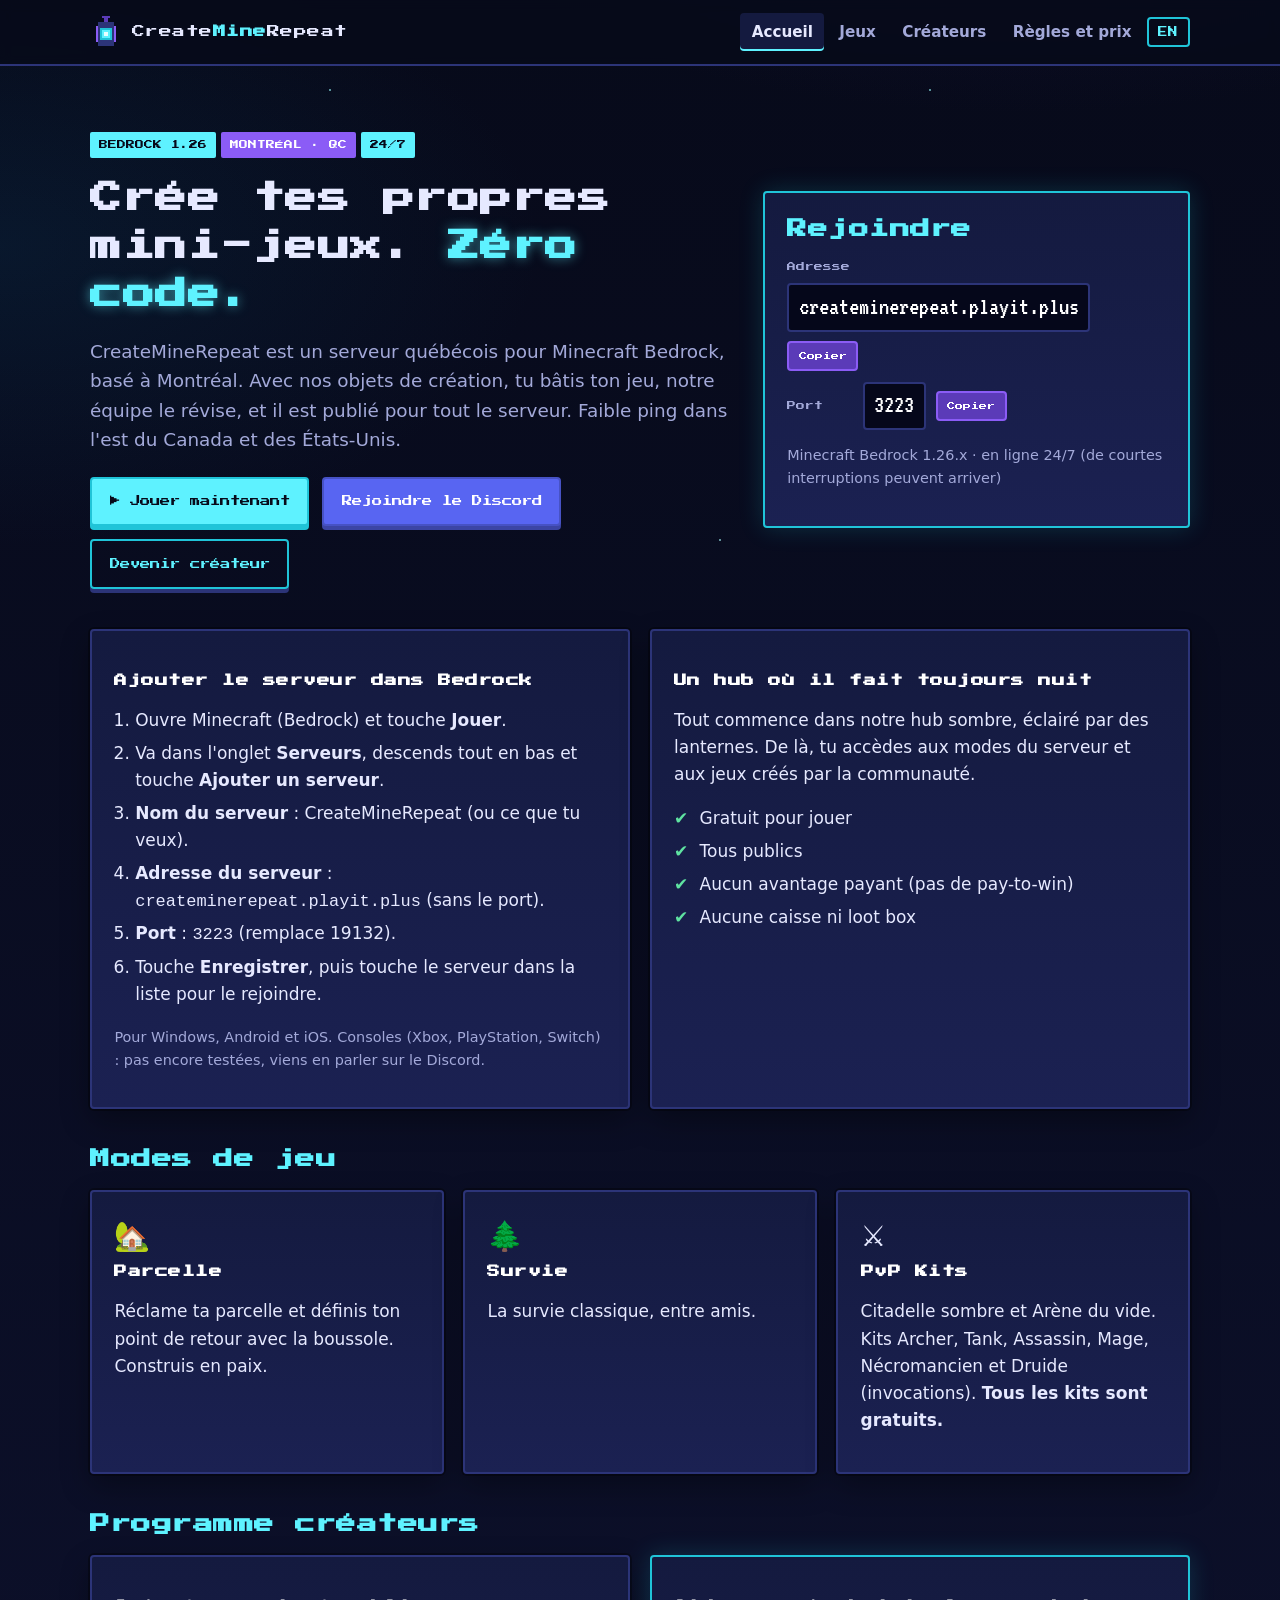
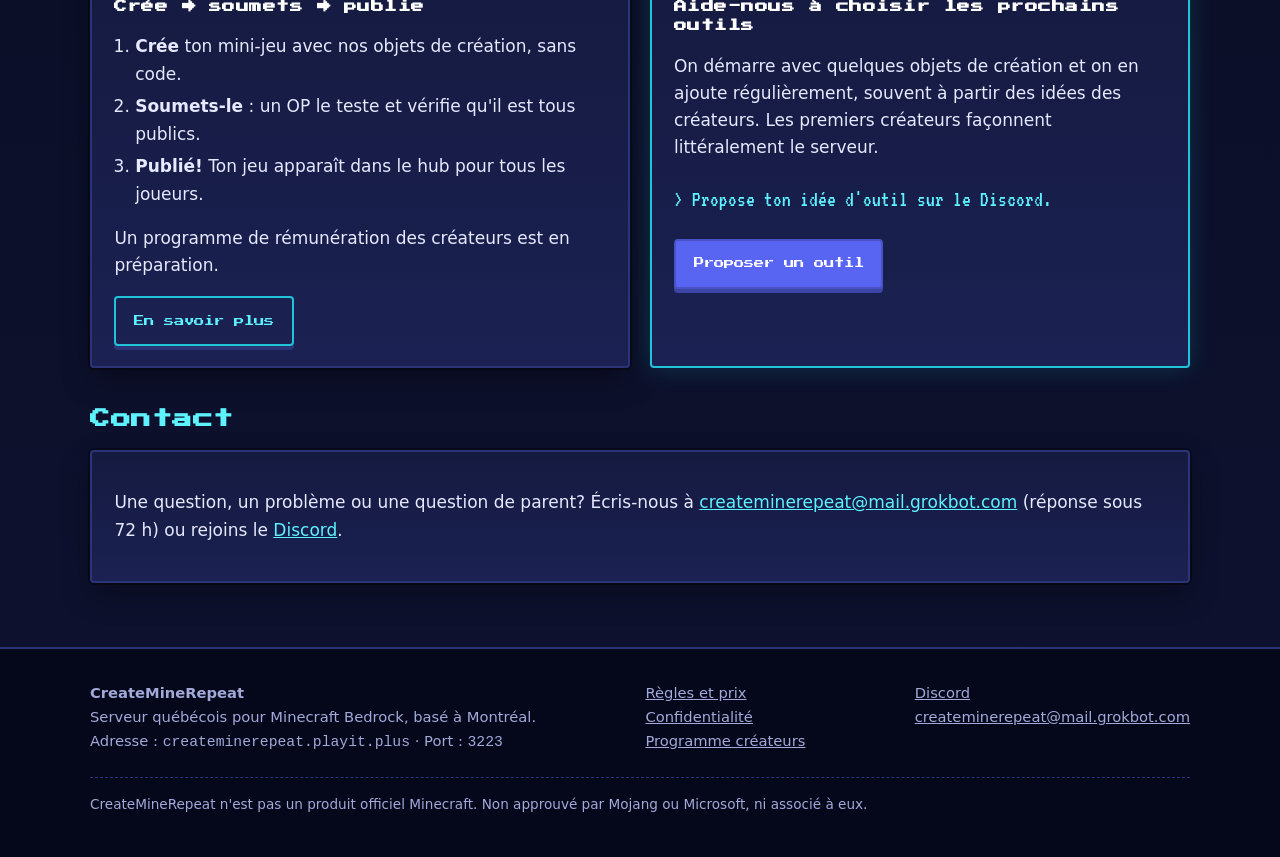
==== index.html @ 72b75888 "Site CreateMineRepeat initial" ====
<!doctype html>
<html lang="fr-CA" data-lang="fr">
<head>
<meta charset="utf-8">
<meta name="viewport" content="width=device-width,initial-scale=1">
<title>Accueil — CreateMineRepeat</title>
<meta name="title-fr" content="Accueil — CreateMineRepeat">
<meta name="title-en" content="Home — CreateMineRepeat">
<meta name="description" content="Serveur québécois pour Minecraft Bedrock, basé à Montréal : crée tes propres mini-jeux sans code, Parcelle, Survie, PvP Kits.">
<meta property="og:title" content="CreateMineRepeat — Accueil">
<meta property="og:description" content="Serveur québécois pour Minecraft Bedrock, basé à Montréal : crée tes propres mini-jeux sans code, Parcelle, Survie, PvP Kits.">
<meta property="og:type" content="website">
<meta name="theme-color" content="#070a1a">
<link rel="icon" href="assets/lantern.svg" type="image/svg+xml">
<link rel="preconnect" href="https://fonts.googleapis.com">
<link rel="preconnect" href="https://fonts.gstatic.com" crossorigin>
<link href="https://fonts.googleapis.com/css2?family=Press+Start+2P&family=VT323&display=swap" rel="stylesheet">
<link rel="stylesheet" href="assets/style.css">
<script>try{var l=localStorage.getItem('cmr-lang');if(l==='en')document.documentElement.setAttribute('data-lang','en')}catch(e){}</script>
</head>
<body>
<a class="small" href="#contenu" style="position:absolute;left:-9999px" onfocus="this.style.left='8px'" onblur="this.style.left='-9999px'"><span class="fr" lang="fr">Aller au contenu</span><span class="en" lang="en">Skip to content</span></a>
<header class="site-header">
  <div class="wrap">
    <a class="brand" href="index.html"><img src="assets/lantern.svg" alt="" width="32" height="32"><span>Create<b>Mine</b>Repeat</span></a>
    <button class="menu-btn" aria-controls="site-nav" aria-expanded="false" aria-label="Menu">☰</button>
    <ul class="nav" id="site-nav">
      <li><a href="index.html" aria-current="page"><span class="fr" lang="fr">Accueil</span><span class="en" lang="en">Home</span></a></li><li><a href="jeux.html"><span class="fr" lang="fr">Jeux</span><span class="en" lang="en">Games</span></a></li><li><a href="createurs.html"><span class="fr" lang="fr">Créateurs</span><span class="en" lang="en">Creators</span></a></li><li><a href="regles-et-prix.html"><span class="fr" lang="fr">Règles et prix</span><span class="en" lang="en">Rules & prices</span></a></li>
      <!-- EMPLACEMENT RÉSERVÉ : comptes créateurs / tableau de bord.
           Pour l'activer plus tard : retirer l'attribut hidden et pointer vers la page (ex. compte/index.html). -->
      <li class="nav-slot" id="nav-account" hidden><a href="compte/"><span class="fr" lang="fr">Espace créateur</span><span class="en" lang="en">Creator space</span></a></li>
      <li><button class="lang-toggle" type="button" aria-label="Show in English">EN</button></li>
    </ul>
  </div>
</header>
<main id="contenu">

<section class="hero"><div class="wrap hero-grid">
  <div>
    <span class="tag">BEDROCK 1.26</span><span class="tag v"><span class="fr" lang="fr">MONTRÉAL · QC</span><span class="en" lang="en">MONTRÉAL · QC</span></span><span class="tag">24/7</span>
    <h1><span class="fr" lang="fr">Crée tes propres mini-jeux. <span class="glow">Zéro code.</span></span><span class="en" lang="en">Build your own mini-games. <span class="glow">Zero code.</span></span></h1>
    <div class="fr" lang="fr"><p class="lead">CreateMineRepeat est un serveur québécois pour Minecraft Bedrock, basé à Montréal. Avec nos objets de création, tu bâtis ton jeu, notre équipe le révise, et il est publié pour tout le serveur. Faible ping dans l'est du Canada et des États-Unis.</p></div><div class="en" lang="en"><p class="lead">CreateMineRepeat is a server for Minecraft Bedrock based in Montréal, Québec. Use our creation items to build your game, our team reviews it, and it gets published for the whole server. Low ping for eastern Canada and the US.</p></div>
    <div class="btns">
      <a class="btn" href="#rejoindre"><span class="fr" lang="fr">▶ Jouer maintenant</span><span class="en" lang="en">▶ Play now</span></a>
      <a class="btn discord" href="https://discord.gg/uje3S5kdft" rel="noopener"><span class="fr" lang="fr">Rejoindre le Discord</span><span class="en" lang="en">Join the Discord</span></a>
      <a class="btn alt" href="createurs.html"><span class="fr" lang="fr">Devenir créateur</span><span class="en" lang="en">Become a creator</span></a>
    </div>
  </div>
  <div>
<div class="panel glowing" id="rejoindre">
  <h2 style="margin-top:0"><span class="fr" lang="fr">Rejoindre</span><span class="en" lang="en">Join</span></h2>
  <div class="join-row"><span class="join-label"><span class="fr" lang="fr">Adresse</span><span class="en" lang="en">Address</span></span><code class="join-value">createminerepeat.playit.plus</code>
    <button class="copy" type="button" data-copy="createminerepeat.playit.plus"><span class="fr" lang="fr">Copier</span><span class="en" lang="en">Copy</span></button></div>
  <div class="join-row"><span class="join-label">Port</span><code class="join-value">3223</code>
    <button class="copy" type="button" data-copy="3223"><span class="fr" lang="fr">Copier</span><span class="en" lang="en">Copy</span></button></div>
  <p class="small"><span class="fr" lang="fr">Minecraft Bedrock 1.26.x · en ligne 24/7 (de courtes interruptions peuvent arriver)</span><span class="en" lang="en">Minecraft Bedrock 1.26.x · online 24/7 (short interruptions can happen)</span></p>
</div></div>
</div></section>

<section><div class="wrap grid g2">
  
<div class="panel">
  <h3><span class="fr" lang="fr">Ajouter le serveur dans Bedrock</span><span class="en" lang="en">Add the server in Bedrock</span></h3>
  <div class="fr" lang="fr"><ol class="steps">
    <li>Ouvre Minecraft (Bedrock) et touche <strong>Jouer</strong>.</li>
    <li>Va dans l'onglet <strong>Serveurs</strong>, descends tout en bas et touche <strong>Ajouter un serveur</strong>.</li>
    <li><strong>Nom du serveur</strong> : CreateMineRepeat (ou ce que tu veux).</li>
    <li><strong>Adresse du serveur</strong> : <code>createminerepeat.playit.plus</code> (sans le port).</li>
    <li><strong>Port</strong> : <code>3223</code> (remplace 19132).</li>
    <li>Touche <strong>Enregistrer</strong>, puis touche le serveur dans la liste pour le rejoindre.</li></ol>
    <p class="small">Pour Windows, Android et iOS. Consoles (Xbox, PlayStation, Switch) : pas encore testées, viens en parler sur le Discord.</p></div><div class="en" lang="en"><ol class="steps">
    <li>Open Minecraft (Bedrock) and tap <strong>Play</strong>.</li>
    <li>Open the <strong>Servers</strong> tab, scroll to the bottom and tap <strong>Add Server</strong>.</li>
    <li><strong>Server Name</strong>: CreateMineRepeat (or anything you like).</li>
    <li><strong>Server Address</strong>: <code>createminerepeat.playit.plus</code> (without the port).</li>
    <li><strong>Port</strong>: <code>3223</code> (replace 19132).</li>
    <li>Tap <strong>Save</strong>, then tap the server in the list to join.</li></ol>
    <p class="small">For Windows, Android and iOS. Consoles (Xbox, PlayStation, Switch): not tested yet, ask us on Discord.</p></div>
</div>
  <div class="panel">
    <h3><span class="fr" lang="fr">Un hub où il fait toujours nuit</span><span class="en" lang="en">An always-night hub</span></h3>
    <div class="fr" lang="fr"><p>Tout commence dans notre hub sombre, éclairé par des lanternes. De là, tu accèdes aux modes du serveur et aux jeux créés par la communauté.</p><ul class='check'><li>Gratuit pour jouer</li><li>Tous publics</li><li>Aucun avantage payant (pas de pay-to-win)</li><li>Aucune caisse ni loot box</li></ul></div><div class="en" lang="en"><p>Everything starts in our dark, lantern-lit hub. From there you reach the server's modes and the games made by the community.</p><ul class='check'><li>Free to play</li><li>All ages</li><li>No pay-to-win</li><li>No crates or loot boxes</li></ul></div>
  </div>
</div></section>

<section><div class="wrap">
  <h2><span class="fr" lang="fr">Modes de jeu</span><span class="en" lang="en">Game modes</span></h2>
  <div class="grid g3">
    <div class="panel card"><div class="icon" aria-hidden="true">🏡</div><h3><span class="fr" lang="fr">Parcelle</span><span class="en" lang="en">Plots</span></h3>
      <div class="fr" lang="fr"><p>Réclame ta parcelle et définis ton point de retour avec la boussole. Construis en paix.</p></div><div class="en" lang="en"><p>Claim your plot and set your home with the compass. Build in peace.</p></div></div>
    <div class="panel card"><div class="icon" aria-hidden="true">🌲</div><h3><span class="fr" lang="fr">Survie</span><span class="en" lang="en">Survival</span></h3>
      <div class="fr" lang="fr"><p>La survie classique, entre amis.</p></div><div class="en" lang="en"><p>Classic survival, with friends.</p></div></div>
    <div class="panel card"><div class="icon" aria-hidden="true">⚔️</div><h3>PvP Kits</h3>
      <div class="fr" lang="fr"><p>Citadelle sombre et Arène du vide. Kits Archer, Tank, Assassin, Mage, Nécromancien et Druide (invocations). <strong>Tous les kits sont gratuits.</strong></p></div><div class="en" lang="en"><p>Dark Citadel and Void Arena. Archer, Tank, Assassin, Mage, Necromancer and Druid (summons) kits. <strong>Every kit is free.</strong></p></div></div>
  </div>
</div></section>

<section><div class="wrap">
  <h2><span class="fr" lang="fr">Programme créateurs</span><span class="en" lang="en">Creator program</span></h2>
  <div class="grid g2">
    <div class="panel">
      <h3><span class="fr" lang="fr">Crée → soumets → publie</span><span class="en" lang="en">Build → submit → publish</span></h3>
      <div class="fr" lang="fr"><ol class='steps'><li><strong>Crée</strong> ton mini-jeu avec nos objets de création, sans code.</li><li><strong>Soumets-le</strong> : un OP le teste et vérifie qu'il est tous publics.</li><li><strong>Publié!</strong> Ton jeu apparaît dans le hub pour tous les joueurs.</li></ol><p>Un programme de rémunération des créateurs est en préparation.</p></div><div class="en" lang="en"><ol class='steps'><li><strong>Build</strong> your mini-game with our creation items, no code.</li><li><strong>Submit it</strong>: an OP tests it and checks it's all-ages.</li><li><strong>Published!</strong> Your game shows up in the hub for every player.</li></ol><p>A creator revenue program is in the works.</p></div>
      <a class="btn alt" href="createurs.html"><span class="fr" lang="fr">En savoir plus</span><span class="en" lang="en">Learn more</span></a>
    </div>
    <div class="panel glowing">
      <h3><span class="fr" lang="fr">Aide-nous à choisir les prochains outils</span><span class="en" lang="en">Help us pick the next tools</span></h3>
      <div class="fr" lang="fr"><p>On démarre avec quelques objets de création et on en ajoute régulièrement, souvent à partir des idées des créateurs. Les premiers créateurs façonnent littéralement le serveur.</p><p class='pixel-note'>&gt; Propose ton idée d'outil sur le Discord.</p></div><div class="en" lang="en"><p>We're starting with a handful of creation items and adding more regularly, often based on creator ideas. Early creators literally shape the server.</p><p class='pixel-note'>&gt; Suggest a tool idea on Discord.</p></div>
      <a class="btn discord" href="https://discord.gg/uje3S5kdft" rel="noopener"><span class="fr" lang="fr">Proposer un outil</span><span class="en" lang="en">Suggest a tool</span></a>
    </div>
  </div>
</div></section>

<section><div class="wrap">
  <h2><span class="fr" lang="fr">Contact</span><span class="en" lang="en">Contact</span></h2>
  <div class="panel">
    <div class="fr" lang="fr"><p>Une question, un problème ou une question de parent? Écris-nous à <a href='mailto:createminerepeat@mail.grokbot.com'>createminerepeat@mail.grokbot.com</a> (réponse sous 72 h) ou rejoins le <a href='https://discord.gg/uje3S5kdft' rel='noopener'>Discord</a>.</p></div><div class="en" lang="en"><p>A question, a problem, or a question from a parent? Email <a href='mailto:createminerepeat@mail.grokbot.com'>createminerepeat@mail.grokbot.com</a> (reply within 72 h) or join the <a href='https://discord.gg/uje3S5kdft' rel='noopener'>Discord</a>.</p></div>
  </div>
</div></section>

</main>
<footer class="site-footer">
  <div class="wrap">
    <div class="cols">
      <div>
        <strong>CreateMineRepeat</strong><br>
        <span class="fr" lang="fr">Serveur québécois pour Minecraft Bedrock, basé à Montréal.</span><span class="en" lang="en">A server for Minecraft Bedrock, based in Montréal, Québec.</span><br>
        <span class="fr" lang="fr">Adresse</span><span class="en" lang="en">Address</span> : <code>createminerepeat.playit.plus</code> · Port : <code>3223</code>
      </div>
      <div>
        <a href="regles-et-prix.html"><span class="fr" lang="fr">Règles et prix</span><span class="en" lang="en">Rules &amp; prices</span></a><br>
        <a href="confidentialite.html"><span class="fr" lang="fr">Confidentialité</span><span class="en" lang="en">Privacy</span></a><br>
        <a href="createurs.html"><span class="fr" lang="fr">Programme créateurs</span><span class="en" lang="en">Creator program</span></a>
      </div>
      <div>
        <a href="https://discord.gg/uje3S5kdft" rel="noopener">Discord</a><br>
        <a href="mailto:createminerepeat@mail.grokbot.com">createminerepeat@mail.grokbot.com</a>
      </div>
    </div>
    <p class="disclaimer"><span class="fr" lang="fr">CreateMineRepeat n'est pas un produit officiel Minecraft. Non approuvé par Mojang ou Microsoft, ni associé à eux.</span><span class="en" lang="en">CreateMineRepeat is not an official Minecraft product. Not approved by or associated with Mojang or Microsoft.</span></p>
  </div>
</footer>
<script src="assets/site.js" defer></script>
</body>
</html>
---- assets/style.css ----
/* CreateMineRepeat — thème nuit (bleu profond / violet, accents cyan « lanterne des âmes ») */
:root{
  --bg:#070a1a; --bg2:#0e1230; --panel:#141a3f; --panel2:#1b2152;
  --line:#2c3478; --text:#e6e9ff; --muted:#a3a9d9;
  --cyan:#5ef2ff; --cyan2:#20c4d8; --violet:#8b5cf6; --violet2:#5b3bb8;
  --ok:#5fe3a1; --warn:#ffcf5a;
  --pixel:"Press Start 2P", ui-monospace, monospace;
  --body:"VT323", ui-monospace, monospace;
  --sans:system-ui,-apple-system,"Segoe UI",Roboto,"Helvetica Neue",Arial,sans-serif;
  --radius:4px;
}
*{box-sizing:border-box}
html{scroll-behavior:smooth}
body{margin:0;background:
  radial-gradient(1200px 600px at 80% -10%, #2a1a5e55, transparent 60%),
  radial-gradient(900px 500px at 0% 10%, #0b3b5a44, transparent 60%),
  linear-gradient(180deg,var(--bg) 0%, var(--bg2) 100%);
  color:var(--text);font-family:var(--sans);font-size:17px;line-height:1.6;min-height:100vh;display:flex;flex-direction:column}
/* étoiles en arrière-plan (pur CSS) */
body::before{content:"";position:fixed;inset:0;pointer-events:none;z-index:-1;opacity:.55;
  background-image:
   radial-gradient(1px 1px at 10% 20%,#fff 50%,transparent 51%),
   radial-gradient(1px 1px at 30% 70%,#cfe 50%,transparent 51%),
   radial-gradient(2px 2px at 55% 15%,#9ff 50%,transparent 51%),
   radial-gradient(1px 1px at 75% 45%,#fff 50%,transparent 51%),
   radial-gradient(1px 1px at 90% 80%,#ccf 50%,transparent 51%),
   radial-gradient(2px 2px at 20% 90%,#aff 50%,transparent 51%),
   radial-gradient(1px 1px at 65% 85%,#fff 50%,transparent 51%);
  background-size:600px 600px}
a{color:var(--cyan)} a:hover{color:#fff}
img{max-width:100%}
.wrap{width:min(1100px,92vw);margin:0 auto}
main{flex:1}
/* bilingue : le français s'affiche par défaut (aussi sans JavaScript) */
html[data-lang="en"] .fr{display:none!important}
html:not([data-lang="en"]) .en{display:none!important}
/* en-tête */
.site-header{position:sticky;top:0;z-index:10;background:#070a1acc;backdrop-filter:blur(6px);border-bottom:2px solid var(--line)}
.site-header .wrap{display:flex;align-items:center;gap:1rem;min-height:64px;flex-wrap:wrap}
.brand{display:flex;align-items:center;gap:.6rem;text-decoration:none;color:var(--text);font-family:var(--pixel);font-size:.8rem;letter-spacing:.5px}
.brand img{width:32px;height:32px;image-rendering:pixelated}
.brand b{color:var(--cyan)}
.nav{display:flex;gap:.25rem;list-style:none;margin:0 0 0 auto;padding:0;flex-wrap:wrap;align-items:center}
.nav a{display:block;padding:.45rem .7rem;text-decoration:none;color:var(--muted);border-radius:var(--radius);font-weight:600;font-size:.95rem}
.nav a:hover,.nav a[aria-current="page"]{color:var(--text);background:var(--panel)}
.nav a[aria-current="page"]{box-shadow:inset 0 -2px 0 var(--cyan)}
.nav-slot[hidden]{display:none}
.lang-toggle{font-family:var(--pixel);font-size:.6rem;background:transparent;color:var(--cyan);border:2px solid var(--cyan2);padding:.5rem .6rem;border-radius:var(--radius);cursor:pointer}
.lang-toggle:hover{background:var(--cyan2);color:var(--bg)}
.menu-btn{display:none}
@media (max-width:820px){
  .menu-btn{display:inline-block;margin-left:auto;background:transparent;border:2px solid var(--line);color:var(--text);padding:.4rem .7rem;border-radius:var(--radius);font-size:1.1rem;cursor:pointer}
  .nav{display:none;width:100%;flex-direction:column;align-items:stretch;margin:0 0 .8rem}
  .nav.open{display:flex}
}
/* titres */
h1,h2,h3{font-family:var(--pixel);line-height:1.5;letter-spacing:.5px}
h1{font-size:clamp(1.2rem,3.6vw,2rem);margin:.2em 0 .6em}
h2{font-size:clamp(.95rem,2.4vw,1.25rem);margin:2.2rem 0 1rem;color:var(--cyan)}
h3{font-size:.8rem;margin:1.2rem 0 .6rem;color:#fff}
.glow{color:var(--cyan);text-shadow:0 0 12px #5ef2ff88}
.lead{font-size:1.15rem;color:var(--muted);max-width:60ch}
.pixel-note{font-family:var(--body);font-size:1.35rem;color:var(--cyan)}
/* héros */
.hero{padding:4rem 0 2.5rem}
.hero-grid{display:grid;grid-template-columns:1.2fr .8fr;gap:2rem;align-items:center}
@media (max-width:820px){.hero-grid{grid-template-columns:1fr}}
.tag{display:inline-block;font-family:var(--pixel);font-size:.55rem;color:var(--bg);background:var(--cyan);padding:.35rem .55rem;border-radius:2px;margin:0 .35rem .6rem 0}
.tag.v{background:var(--violet);color:#fff}
.btns{display:flex;gap:.8rem;flex-wrap:wrap;margin-top:1.4rem}
.btn{display:inline-flex;align-items:center;gap:.5rem;font-family:var(--pixel);font-size:.65rem;text-decoration:none;padding:.9rem 1.1rem;border-radius:var(--radius);border:2px solid var(--cyan2);color:var(--bg);background:var(--cyan);box-shadow:0 4px 0 var(--cyan2);transition:transform .08s}
.btn:hover{transform:translateY(-2px);color:var(--bg)}
.btn.alt{background:transparent;color:var(--cyan);box-shadow:0 4px 0 var(--line)}
.btn.discord{background:#5865f2;border-color:#4752c4;color:#fff;box-shadow:0 4px 0 #3c45a5}
/* panneaux */
.panel{background:linear-gradient(180deg,var(--panel),var(--panel2));border:2px solid var(--line);border-radius:var(--radius);padding:1.3rem 1.4rem;box-shadow:0 0 0 2px #00000055, 0 12px 30px #00000055}
.panel.glowing{border-color:var(--cyan2);box-shadow:0 0 24px #20c4d833}
.grid{display:grid;gap:1.2rem}
.g3{grid-template-columns:repeat(3,1fr)} .g2{grid-template-columns:repeat(2,1fr)}
@media (max-width:820px){.g3,.g2{grid-template-columns:1fr}}
.card h3{margin-top:.2rem}
.card .icon{font-size:1.8rem}
/* infos de connexion */
.join-row{display:flex;align-items:center;gap:.6rem;margin:.7rem 0;flex-wrap:wrap}
.join-label{font-family:var(--pixel);font-size:.55rem;color:var(--muted);min-width:7.5em}
.join-value{font-family:var(--body);font-size:1.6rem;color:#fff;background:#05071a;border:2px solid var(--line);padding:.1rem .6rem;border-radius:var(--radius);word-break:break-all}
.copy{font-family:var(--pixel);font-size:.5rem;background:var(--violet2);color:#fff;border:2px solid var(--violet);padding:.55rem .6rem;border-radius:var(--radius);cursor:pointer}
.copy:hover{background:var(--violet)}
.copy.done{background:var(--ok);border-color:var(--ok);color:var(--bg)}
ol.steps{padding-left:1.3rem} ol.steps li{margin:.35rem 0}
.small{font-size:.9rem;color:var(--muted)}
.notice{border-left:4px solid var(--warn);background:#2a2410aa;padding:.8rem 1rem;border-radius:var(--radius);margin:1rem 0}
.notice.info{border-color:var(--cyan2);background:#0a2a3355}
ul.check{list-style:none;padding:0} ul.check li{padding-left:1.6rem;position:relative;margin:.35rem 0}
ul.check li::before{content:"✔";position:absolute;left:0;color:var(--ok)}
ul.cross{list-style:none;padding:0} ul.cross li{padding-left:1.6rem;position:relative;margin:.35rem 0}
ul.cross li::before{content:"✖";position:absolute;left:0;color:#ff7a90}
/* tableaux */
.table-wrap{overflow-x:auto}
table{width:100%;border-collapse:collapse;margin:.6rem 0 1rem;font-size:.97rem}
th,td{text-align:left;padding:.6rem .7rem;border-bottom:1px solid var(--line);vertical-align:top}
th{font-family:var(--pixel);font-size:.55rem;color:var(--cyan);background:#0a0e2a}
tr:hover td{background:#ffffff06}
.badge{display:inline-block;font-size:.75rem;font-weight:700;padding:.1rem .45rem;border-radius:2px;background:var(--violet2);color:#fff}
.badge.soon{background:var(--warn);color:#211a00}
/* pied de page */
.site-footer{margin-top:4rem;border-top:2px solid var(--line);background:#05071a;padding:2rem 0;font-size:.92rem;color:var(--muted)}
.site-footer .cols{display:flex;gap:2rem;flex-wrap:wrap;justify-content:space-between}
.site-footer a{color:var(--muted)} .site-footer a:hover{color:var(--cyan)}
.disclaimer{margin-top:1.4rem;font-size:.85rem;border-top:1px dashed var(--line);padding-top:1rem}
.page-head{padding:3rem 0 .5rem}
.prose{max-width:75ch}
.prose li{margin:.3rem 0}
:focus-visible{outline:3px solid var(--cyan);outline-offset:2px}
@media (prefers-reduced-motion:reduce){*{transition:none!important;scroll-behavior:auto!important}}
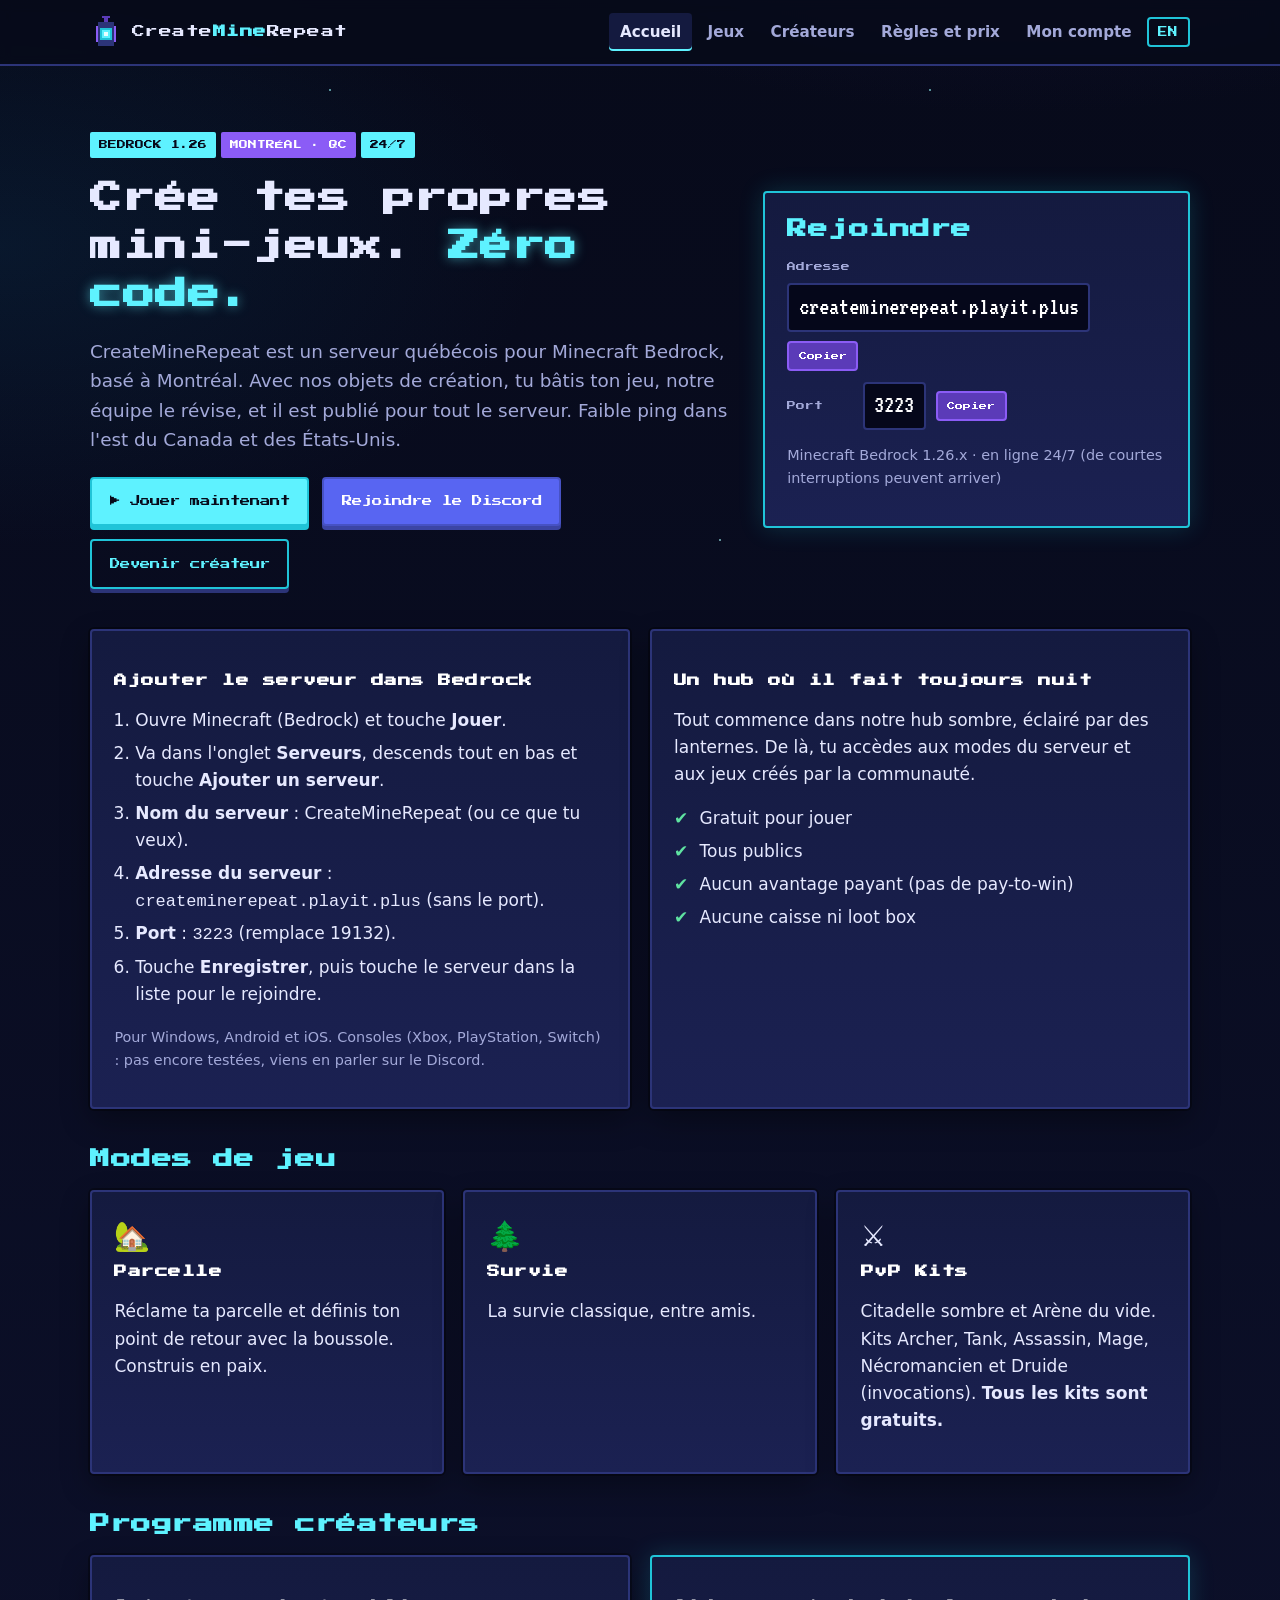
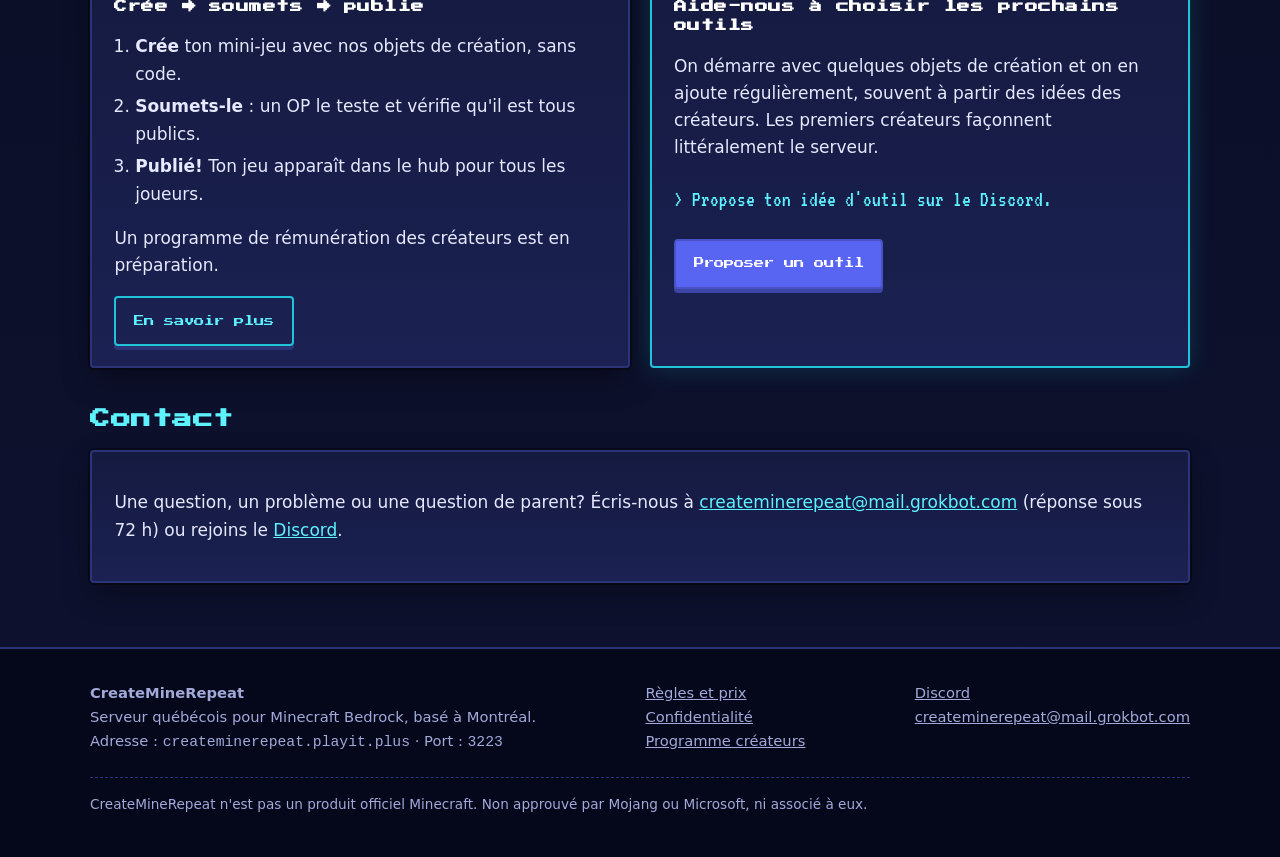
==== commit 08abb5bd: "Menu : lien Mon compte vers compte.createminerepeat.com Co-authored-by: Cursor <cursoragent@cursor.c" ====
--- a/index.html
+++ b/index.html
@@ -28,7 +28,7 @@
       <li><a href="index.html" aria-current="page"><span class="fr" lang="fr">Accueil</span><span class="en" lang="en">Home</span></a></li><li><a href="jeux.html"><span class="fr" lang="fr">Jeux</span><span class="en" lang="en">Games</span></a></li><li><a href="createurs.html"><span class="fr" lang="fr">Créateurs</span><span class="en" lang="en">Creators</span></a></li><li><a href="regles-et-prix.html"><span class="fr" lang="fr">Règles et prix</span><span class="en" lang="en">Rules & prices</span></a></li>
       <!-- EMPLACEMENT RÉSERVÉ : comptes créateurs / tableau de bord.
            Pour l'activer plus tard : retirer l'attribut hidden et pointer vers la page (ex. compte/index.html). -->
-      <li class="nav-slot" id="nav-account" hidden><a href="compte/"><span class="fr" lang="fr">Espace créateur</span><span class="en" lang="en">Creator space</span></a></li>
+      <li class="nav-slot" id="nav-account"><a href="https://compte.createminerepeat.com/"><span class="fr" lang="fr">Mon compte</span><span class="en" lang="en">My account</span></a></li>
       <li><button class="lang-toggle" type="button" aria-label="Show in English">EN</button></li>
     </ul>
   </div>
